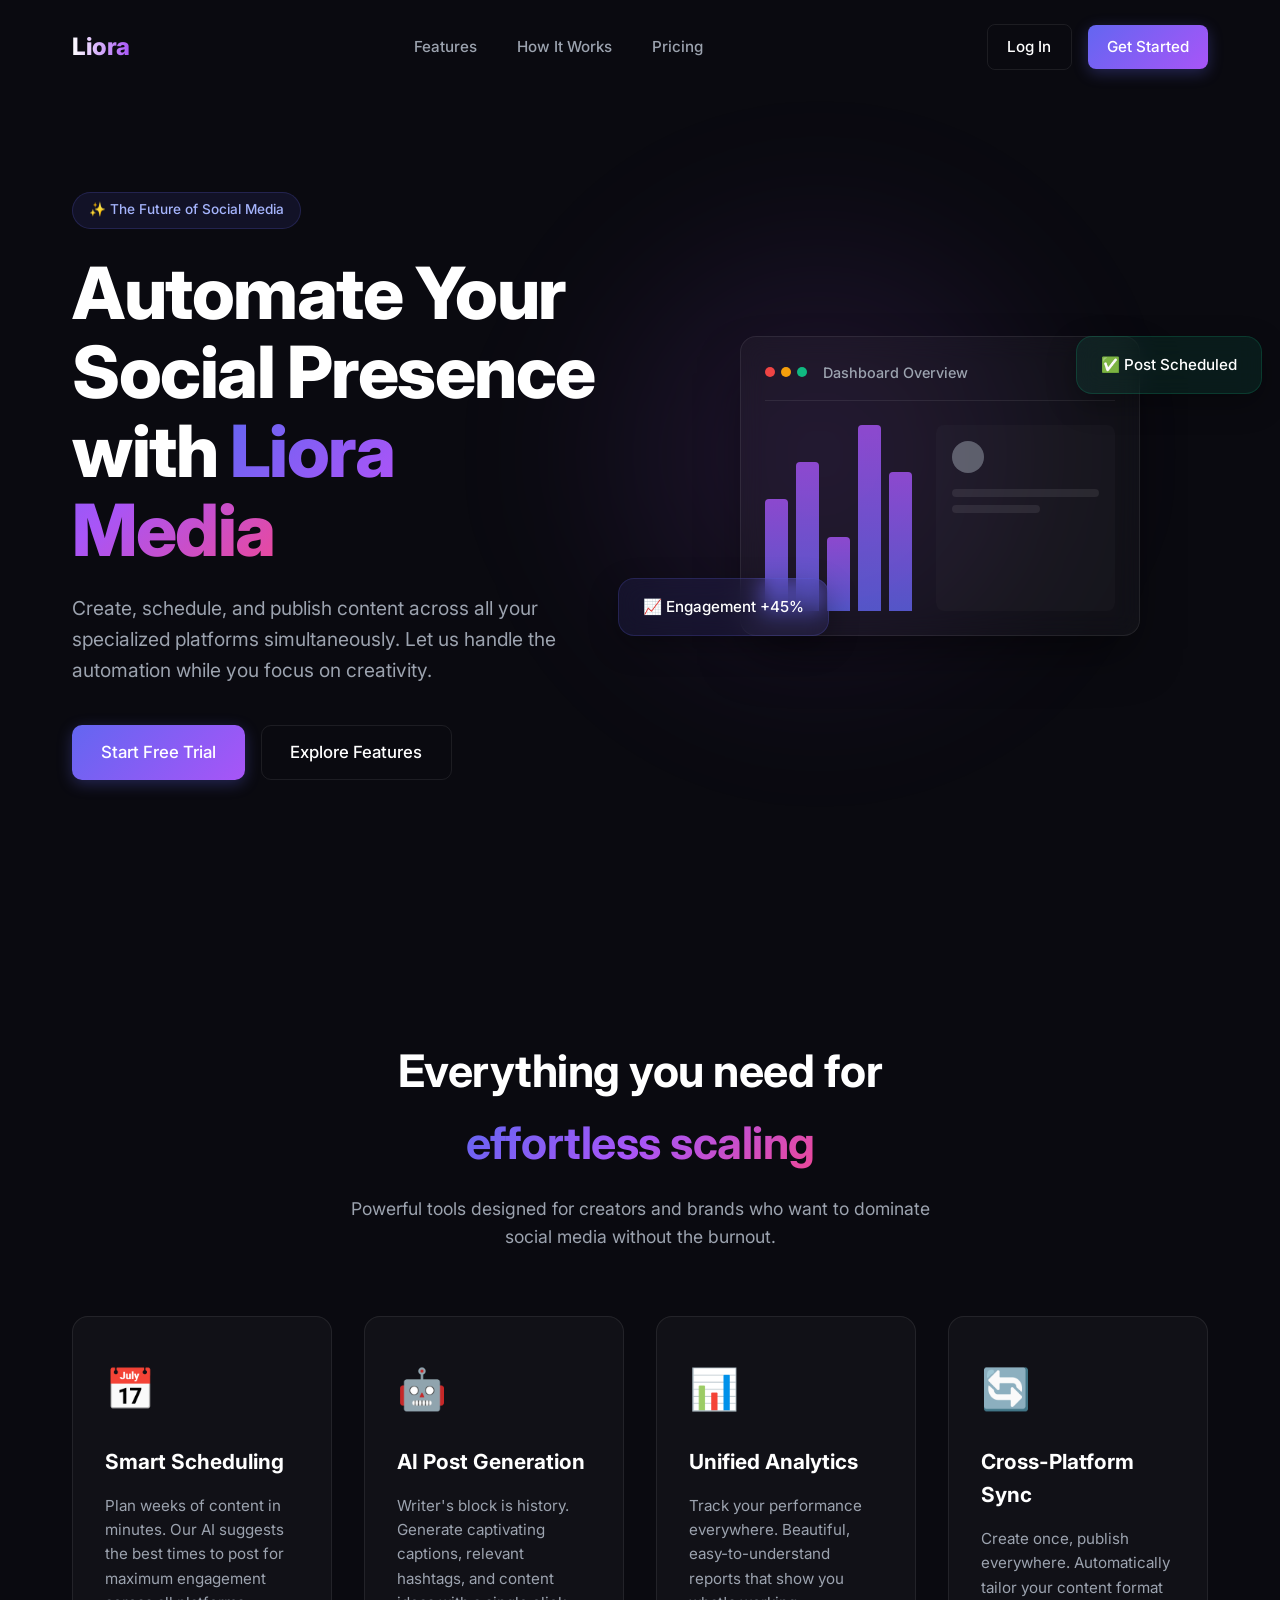
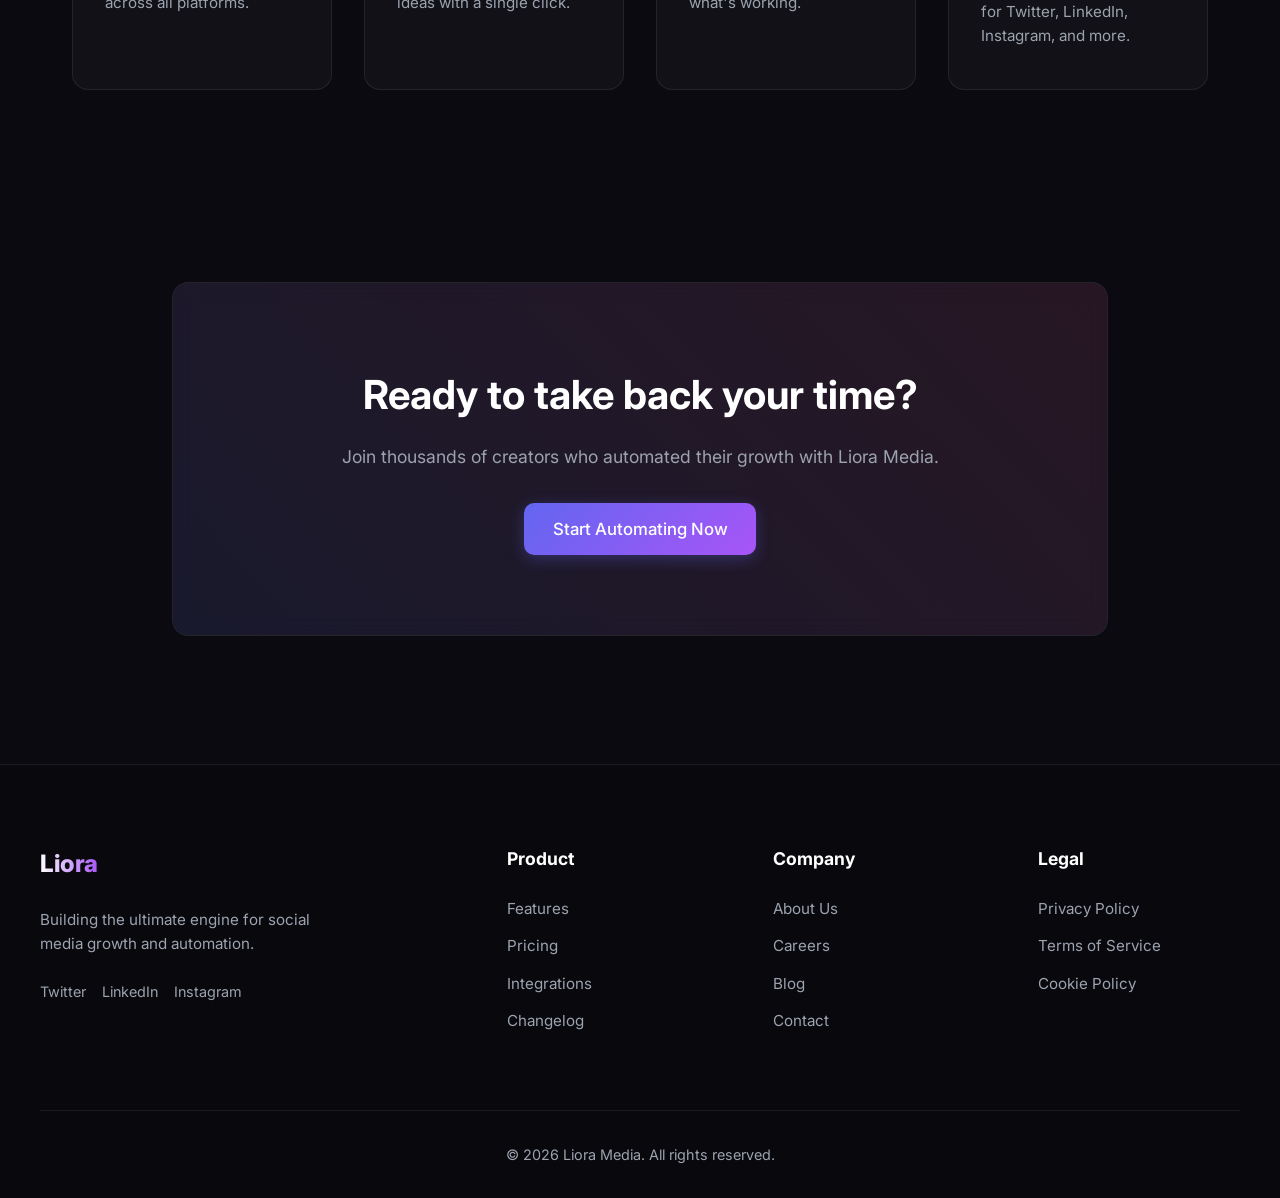
==== index.html @ 004d0806 "Initial commit of Liora Media landing page" ====
<!DOCTYPE html>
<html lang="en">
<head>
    <meta charset="UTF-8">
    <meta name="viewport" content="width=device-width, initial-scale=1.0">
    <meta name="description" content="Liora Media - Automate your social media posts effortlessly. Schedule, publish, and analyze everything in one place.">
    <title>Liora Media | Social Media Automation Platform</title>
    <link rel="preconnect" href="https://fonts.googleapis.com">
    <link rel="preconnect" href="https://fonts.gstatic.com" crossorigin>
    <link href="https://fonts.googleapis.com/css2?family=Inter:wght@300;400;500;600;700;800&display=swap" rel="stylesheet">
    <link rel="stylesheet" href="index.css">
</head>
<body>
    <!-- Header -->
    <header class="navbar" id="navbar">
        <div class="nav-container">
            <a href="#" class="logo">Liora</a>
            <nav class="nav-links">
                <a href="#features">Features</a>
                <a href="#how-it-works">How It Works</a>
                <a href="#pricing">Pricing</a>
            </nav>
            <div class="nav-actions">
                <a href="#" class="btn-secondary">Log In</a>
                <a href="#" class="btn-primary">Get Started</a>
            </div>
        </div>
    </header>

    <!-- Hero Section -->
    <main>
        <section class="hero">
            <div class="hero-content">
                <div class="badge">✨ The Future of Social Media</div>
                <h1 class="hero-title">Automate Your Social Presence with <span class="gradient-text">Liora Media</span></h1>
                <p class="hero-subtitle">Create, schedule, and publish content across all your specialized platforms simultaneously. Let us handle the automation while you focus on creativity.</p>
                <div class="hero-buttons">
                    <a href="#" class="btn-primary btn-large">Start Free Trial</a>
                    <a href="#features" class="btn-secondary btn-large">Explore Features</a>
                </div>
            </div>
            <div class="hero-visual">
                <div class="glass-panel main-panel">
                    <div class="panel-header">
                        <div class="dots"><span></span><span></span><span></span></div>
                        <div class="panel-title">Dashboard Overview</div>
                    </div>
                    <div class="panel-body">
                        <div class="chart-mockup">
                            <div class="bar" style="height: 60%"></div>
                            <div class="bar" style="height: 80%"></div>
                            <div class="bar" style="height: 40%"></div>
                            <div class="bar" style="height: 100%"></div>
                            <div class="bar" style="height: 75%"></div>
                        </div>
                        <div class="post-preview">
                            <div class="avatar"></div>
                            <div class="post-lines">
                                <div class="line"></div>
                                <div class="line short"></div>
                            </div>
                        </div>
                    </div>
                </div>
                <div class="glass-panel floating-panel right">
                    ✅ Post Scheduled
                </div>
                <div class="glass-panel floating-panel left">
                    📈 Engagement +45%
                </div>
            </div>
            <div class="bg-glow"></div>
        </section>

        <!-- Features Section -->
        <section class="features" id="features">
            <div class="section-header">
                <h2>Everything you need for <span class="gradient-text">effortless scaling</span></h2>
                <p>Powerful tools designed for creators and brands who want to dominate social media without the burnout.</p>
            </div>
            <div class="features-grid">
                <div class="feature-card">
                    <div class="feature-icon">📅</div>
                    <h3>Smart Scheduling</h3>
                    <p>Plan weeks of content in minutes. Our AI suggests the best times to post for maximum engagement across all platforms.</p>
                </div>
                <div class="feature-card">
                    <div class="feature-icon">🤖</div>
                    <h3>AI Post Generation</h3>
                    <p>Writer's block is history. Generate captivating captions, relevant hashtags, and content ideas with a single click.</p>
                </div>
                <div class="feature-card">
                    <div class="feature-icon">📊</div>
                    <h3>Unified Analytics</h3>
                    <p>Track your performance everywhere. Beautiful, easy-to-understand reports that show you what's working.</p>
                </div>
                <div class="feature-card">
                    <div class="feature-icon">🔄</div>
                    <h3>Cross-Platform Sync</h3>
                    <p>Create once, publish everywhere. Automatically tailor your content format for Twitter, LinkedIn, Instagram, and more.</p>
                </div>
            </div>
        </section>

        <!-- Call to Action -->
        <section class="cta">
            <div class="cta-box glass-panel">
                <h2>Ready to take back your time?</h2>
                <p>Join thousands of creators who automated their growth with Liora Media.</p>
                <a href="#" class="btn-primary btn-large">Start Automating Now</a>
            </div>
        </section>
    </main>

    <!-- Footer -->
    <footer class="footer">
        <div class="footer-grid">
            <div class="footer-brand">
                <a href="#" class="logo">Liora</a>
                <p>Building the ultimate engine for social media growth and automation.</p>
                <div class="social-links">
                    <a href="#">Twitter</a>
                    <a href="#">LinkedIn</a>
                    <a href="#">Instagram</a>
                </div>
            </div>
            <div class="footer-links">
                <h4>Product</h4>
                <a href="#">Features</a>
                <a href="#">Pricing</a>
                <a href="#">Integrations</a>
                <a href="#">Changelog</a>
            </div>
            <div class="footer-links">
                <h4>Company</h4>
                <a href="#">About Us</a>
                <a href="#">Careers</a>
                <a href="#">Blog</a>
                <a href="#">Contact</a>
            </div>
            <div class="footer-links">
                <h4>Legal</h4>
                <a href="#">Privacy Policy</a>
                <a href="#">Terms of Service</a>
                <a href="#">Cookie Policy</a>
            </div>
        </div>
        <div class="footer-bottom">
            <p>&copy; 2026 Liora Media. All rights reserved.</p>
        </div>
    </footer>

    <script src="index.js"></script>
</body>
</html>
---- index.css ----
/* ===== Variables & Base ===== */
:root {
    --bg-dark: #0a0a10;
    --bg-card: rgba(255, 255, 255, 0.03);
    --bg-card-hover: rgba(255, 255, 255, 0.06);
    --border-color: rgba(255, 255, 255, 0.08);
    --text-primary: #ffffff;
    --text-secondary: #9ca3af;
    --accent-1: #6366f1; /* Indigo */
    --accent-2: #a855f7; /* Purple */
    --accent-3: #ec4899; /* Pink */
    
    --font-main: 'Inter', sans-serif;
}

* {
    margin: 0;
    padding: 0;
    box-sizing: border-box;
}

body {
    font-family: var(--font-main);
    background-color: var(--bg-dark);
    color: var(--text-primary);
    line-height: 1.6;
    overflow-x: hidden;
}

a {
    text-decoration: none;
    color: inherit;
    transition: all 0.3s ease;
}

/* Typography Utilities */
.gradient-text {
    background: linear-gradient(135deg, var(--accent-1), var(--accent-2), var(--accent-3));
    -webkit-background-clip: text;
    background-clip: text;
    -webkit-text-fill-color: transparent;
}

/* ===== Buttons ===== */
.btn-primary, .btn-secondary {
    display: inline-flex;
    align-items: center;
    justify-content: center;
    padding: 0.6rem 1.2rem;
    border-radius: 8px;
    font-weight: 500;
    font-size: 0.95rem;
    transition: all 0.3s cubic-bezier(0.4, 0, 0.2, 1);
    cursor: pointer;
    border: none;
    outline: none;
}

.btn-primary {
    background: linear-gradient(135deg, var(--accent-1), var(--accent-2));
    color: white;
    box-shadow: 0 4px 15px rgba(99, 102, 241, 0.3);
}

.btn-primary:hover {
    box-shadow: 0 6px 20px rgba(168, 85, 247, 0.5);
    transform: translateY(-2px);
}

.btn-secondary {
    background: transparent;
    color: var(--text-primary);
    border: 1px solid var(--border-color);
}

.btn-secondary:hover {
    background: rgba(255, 255, 255, 0.05);
    border-color: rgba(255, 255, 255, 0.15);
}

.btn-large {
    padding: 0.8rem 1.8rem;
    font-size: 1.05rem;
    border-radius: 10px;
}

/* ===== Glass Panels ===== */
.glass-panel {
    background: var(--bg-card);
    backdrop-filter: blur(12px);
    -webkit-backdrop-filter: blur(12px);
    border: 1px solid var(--border-color);
    border-radius: 16px;
}

/* ===== Navbar ===== */
.navbar {
    position: fixed;
    top: 0;
    left: 0;
    width: 100%;
    z-index: 1000;
    transition: all 0.3s ease;
    padding: 1.5rem 0;
}

.navbar.scrolled {
    padding: 1rem 0;
    background: rgba(10, 10, 16, 0.8);
    backdrop-filter: blur(16px);
    border-bottom: 1px solid var(--border-color);
}

.nav-container {
    max-width: 1200px;
    margin: 0 auto;
    padding: 0 2rem;
    display: flex;
    justify-content: space-between;
    align-items: center;
}

.logo {
    font-size: 1.5rem;
    font-weight: 800;
    background: linear-gradient(to right, #fff, #a855f7);
    -webkit-background-clip: text;
    background-clip: text;
    -webkit-text-fill-color: transparent;
    letter-spacing: -0.5px;
}

.nav-links {
    display: flex;
    gap: 2.5rem;
}

.nav-links a {
    font-size: 0.95rem;
    font-weight: 500;
    color: var(--text-secondary);
}

.nav-links a:hover {
    color: var(--text-primary);
}

.nav-actions {
    display: flex;
    gap: 1rem;
    align-items: center;
}

/* ===== Hero Section ===== */
.hero {
    position: relative;
    padding: 12rem 2rem 8rem;
    max-width: 1200px;
    margin: 0 auto;
    display: flex;
    align-items: center;
    min-height: 100vh;
    gap: 4rem;
}

.hero-content {
    flex: 1;
    z-index: 10;
}

.badge {
    display: inline-block;
    padding: 0.4rem 1rem;
    background: rgba(99, 102, 241, 0.1);
    border: 1px solid rgba(99, 102, 241, 0.2);
    border-radius: 100px;
    font-size: 0.85rem;
    color: #a5b4fc;
    margin-bottom: 1.5rem;
    font-weight: 500;
}

.hero-title {
    font-size: 4.5rem;
    line-height: 1.1;
    font-weight: 800;
    letter-spacing: -1.5px;
    margin-bottom: 1.5rem;
}

.hero-subtitle {
    font-size: 1.2rem;
    color: var(--text-secondary);
    margin-bottom: 2.5rem;
    max-width: 500px;
}

.hero-buttons {
    display: flex;
    gap: 1rem;
}

/* Hero Visuals */
.hero-visual {
    flex: 1;
    position: relative;
    z-index: 10;
    height: 500px;
}

.main-panel {
    position: absolute;
    top: 50%;
    left: 50%;
    transform: translate(-50%, -50%);
    width: 400px;
    height: 300px;
    padding: 1.5rem;
    display: flex;
    flex-direction: column;
    box-shadow: 0 25px 50px -12px rgba(0, 0, 0, 0.5);
    z-index: 2;
}

.panel-header {
    display: flex;
    align-items: center;
    margin-bottom: 1.5rem;
    border-bottom: 1px solid var(--border-color);
    padding-bottom: 1rem;
}

.dots {
    display: flex;
    gap: 6px;
    margin-right: 1rem;
}

.dots span {
    width: 10px;
    height: 10px;
    border-radius: 50%;
    background: #374151;
}

.dots span:nth-child(1) { background: #ef4444; }
.dots span:nth-child(2) { background: #f59e0b; }
.dots span:nth-child(3) { background: #10b981; }

.panel-title {
    font-size: 0.9rem;
    font-weight: 500;
    color: var(--text-secondary);
}

.panel-body {
    flex: 1;
    display: flex;
    gap: 1.5rem;
}

.chart-mockup {
    flex: 1;
    display: flex;
    align-items: flex-end;
    gap: 8px;
    height: 100%;
}

.chart-mockup .bar {
    flex: 1;
    background: linear-gradient(to top, var(--accent-1), var(--accent-2));
    border-radius: 4px 4px 0 0;
    opacity: 0.8;
}

.post-preview {
    flex: 1;
    background: rgba(255, 255, 255, 0.02);
    border-radius: 8px;
    padding: 1rem;
}

.avatar {
    width: 32px;
    height: 32px;
    border-radius: 50%;
    background: var(--text-secondary);
    margin-bottom: 1rem;
    opacity: 0.5;
}

.post-lines .line {
    height: 8px;
    background: var(--border-color);
    border-radius: 4px;
    margin-bottom: 8px;
}
.post-lines .line.short { width: 60%; }

.floating-panel {
    position: absolute;
    padding: 1rem 1.5rem;
    font-size: 0.95rem;
    font-weight: 500;
    box-shadow: 0 10px 30px rgba(0, 0, 0, 0.3);
    animation: float 6s ease-in-out infinite;
}

.floating-panel.right {
    top: 20%;
    right: -10%;
    z-index: 3;
    animation-delay: 1s;
    background: rgba(16, 185, 129, 0.1);
    border-color: rgba(16, 185, 129, 0.2);
}

.floating-panel.left {
    bottom: 20%;
    left: -10%;
    z-index: 3;
    animation-delay: 2s;
    background: rgba(99, 102, 241, 0.1);
    border-color: rgba(99, 102, 241, 0.2);
}

@keyframes float {
    0%, 100% { transform: translateY(0); }
    50% { transform: translateY(-15px); }
}

.bg-glow {
    position: absolute;
    top: 50%;
    right: 10%;
    width: 600px;
    height: 600px;
    background: radial-gradient(circle, rgba(168,85,247,0.15) 0%, rgba(10,10,16,0) 70%);
    transform: translateY(-50%);
    z-index: 1;
    border-radius: 50%;
    filter: blur(60px);
}

/* ===== Features Section ===== */
.features {
    padding: 8rem 2rem;
    max-width: 1200px;
    margin: 0 auto;
    position: relative;
}

.section-header {
    text-align: center;
    margin-bottom: 4rem;
    max-width: 600px;
    margin-left: auto;
    margin-right: auto;
}

.section-header h2 {
    font-size: 2.8rem;
    margin-bottom: 1rem;
    letter-spacing: -0.5px;
}

.section-header p {
    color: var(--text-secondary);
    font-size: 1.1rem;
}

.features-grid {
    display: grid;
    grid-template-columns: repeat(auto-fit, minmax(250px, 1fr));
    gap: 2rem;
}

.feature-card {
    background: var(--bg-card);
    border: 1px solid var(--border-color);
    padding: 2.5rem 2rem;
    border-radius: 16px;
    transition: all 0.3s ease;
}

.feature-card:hover {
    background: var(--bg-card-hover);
    transform: translateY(-5px);
    border-color: rgba(168, 85, 247, 0.3);
    box-shadow: 0 10px 30px rgba(0, 0, 0, 0.2);
}

.feature-icon {
    font-size: 2.5rem;
    margin-bottom: 1.5rem;
}

.feature-card h3 {
    font-size: 1.3rem;
    margin-bottom: 1rem;
}

.feature-card p {
    color: var(--text-secondary);
    font-size: 0.95rem;
}

/* ===== CTA Section ===== */
.cta {
    padding: 4rem 2rem 8rem;
    max-width: 1000px;
    margin: 0 auto;
    text-align: center;
}

.cta-box {
    padding: 5rem 3rem;
    position: relative;
    overflow: hidden;
}

.cta-box::before {
    content: '';
    position: absolute;
    top: 0;
    left: 0;
    width: 100%;
    height: 100%;
    background: linear-gradient(45deg, rgba(99,102,241,0.1), rgba(236,72,153,0.1));
    z-index: -1;
}

.cta-box h2 {
    font-size: 2.5rem;
    margin-bottom: 1rem;
}

.cta-box p {
    color: var(--text-secondary);
    margin-bottom: 2rem;
    font-size: 1.1rem;
}

/* ===== Footer ===== */
.footer {
    border-top: 1px solid var(--border-color);
    padding: 5rem 2rem 2rem;
    background: rgba(0, 0, 0, 0.2);
}

.footer-grid {
    max-width: 1200px;
    margin: 0 auto;
    display: grid;
    grid-template-columns: 2fr 1fr 1fr 1fr;
    gap: 4rem;
    margin-bottom: 4rem;
}

.footer-brand p {
    color: var(--text-secondary);
    margin: 1.5rem 0;
    max-width: 300px;
    font-size: 0.95rem;
}

.social-links {
    display: flex;
    gap: 1rem;
}

.social-links a {
    color: var(--text-secondary);
    font-size: 0.9rem;
}

.social-links a:hover {
    color: var(--accent-2);
}

.footer-links h4 {
    margin-bottom: 1.5rem;
    font-size: 1.1rem;
}

.footer-links a {
    display: block;
    color: var(--text-secondary);
    margin-bottom: 0.8rem;
    font-size: 0.95rem;
}

.footer-links a:hover {
    color: var(--text-primary);
    transform: translateX(5px);
}

.footer-bottom {
    max-width: 1200px;
    margin: 0 auto;
    text-align: center;
    padding-top: 2rem;
    border-top: 1px solid var(--border-color);
    color: var(--text-secondary);
    font-size: 0.9rem;
}

/* Responsive */
@media (max-width: 900px) {
    .hero {
        flex-direction: column;
        text-align: center;
        padding-top: 8rem;
    }
    
    .hero-title {
        font-size: 3.5rem;
    }
    
    .hero-subtitle {
        margin: 0 auto 2.5rem;
    }
    
    .hero-buttons {
        justify-content: center;
    }
    
    .footer-grid {
        grid-template-columns: 1fr 1fr;
    }
}

@media (max-width: 600px) {
    .nav-links, .nav-actions .btn-secondary {
        display: none;
    }
    
    .hero-title {
        font-size: 2.5rem;
    }
    
    .footer-grid {
        grid-template-columns: 1fr;
    }
    
    .main-panel {
        width: 100%;
    }
}
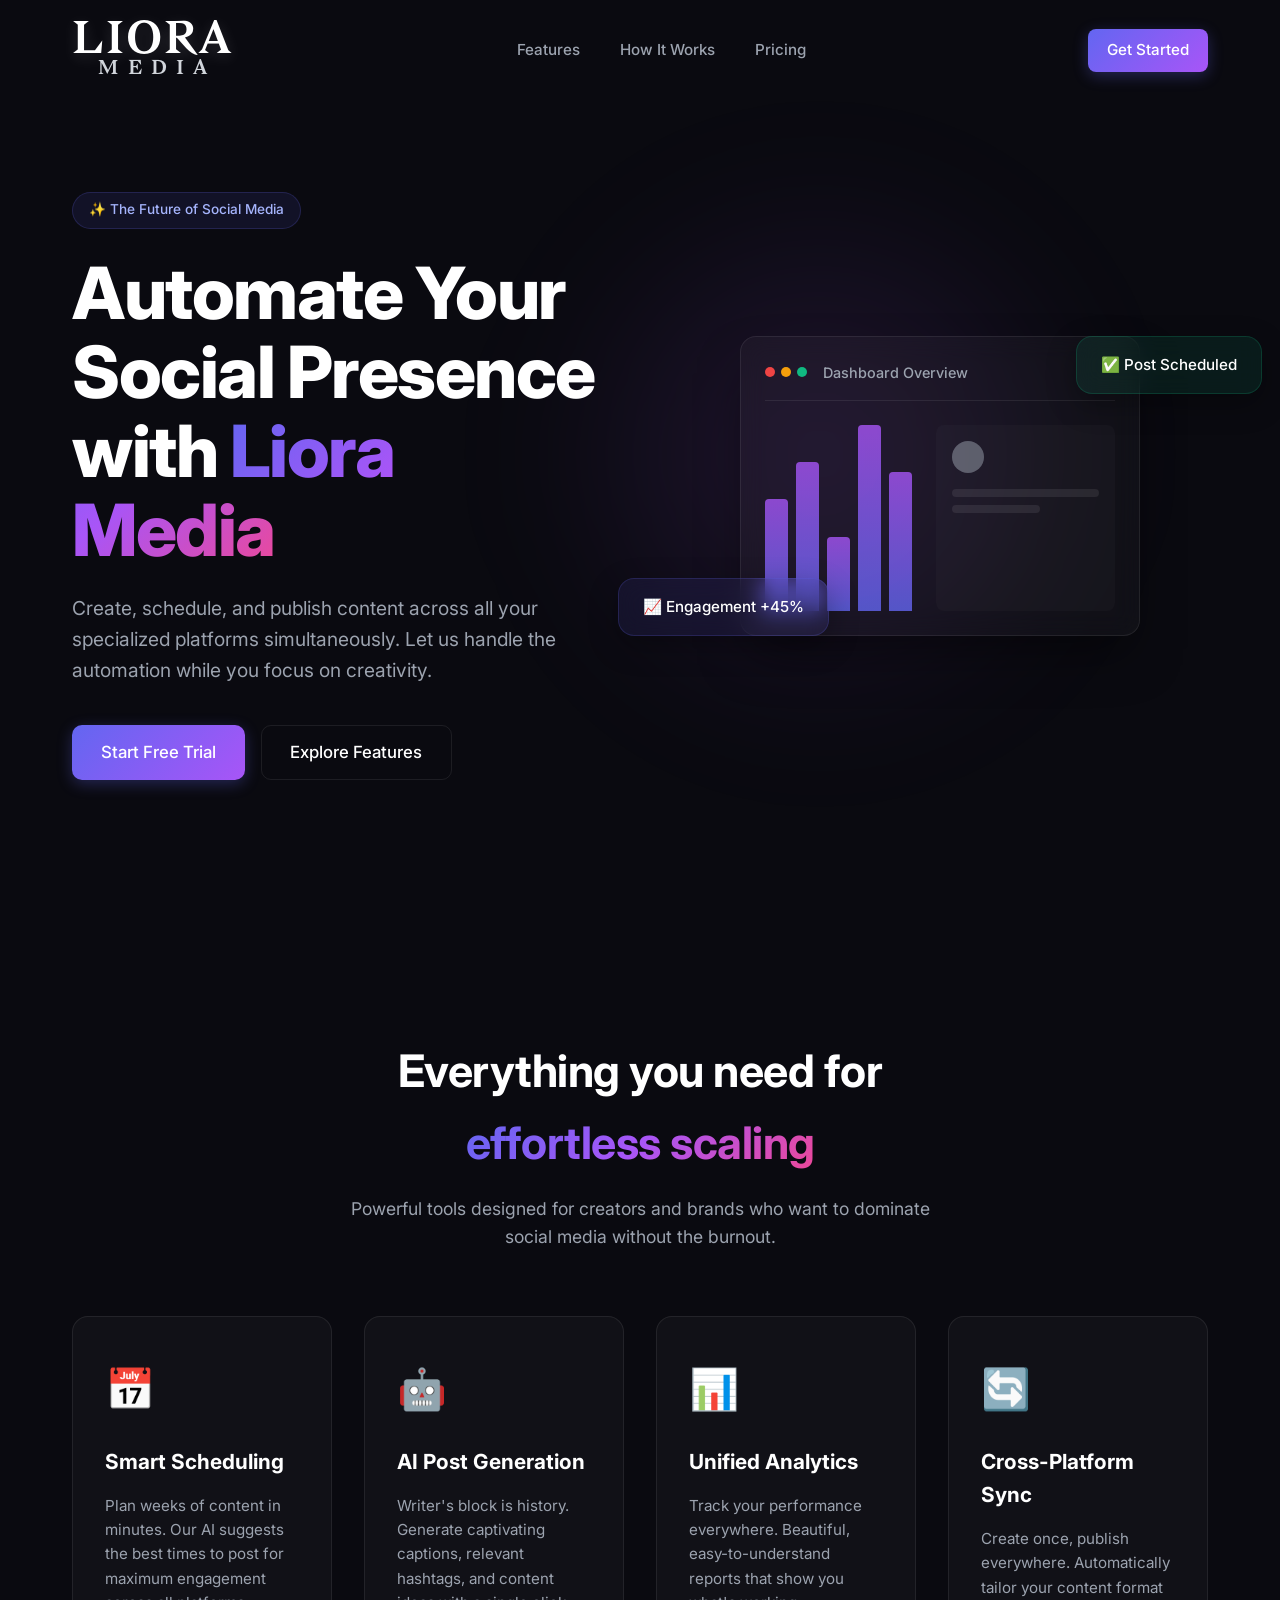
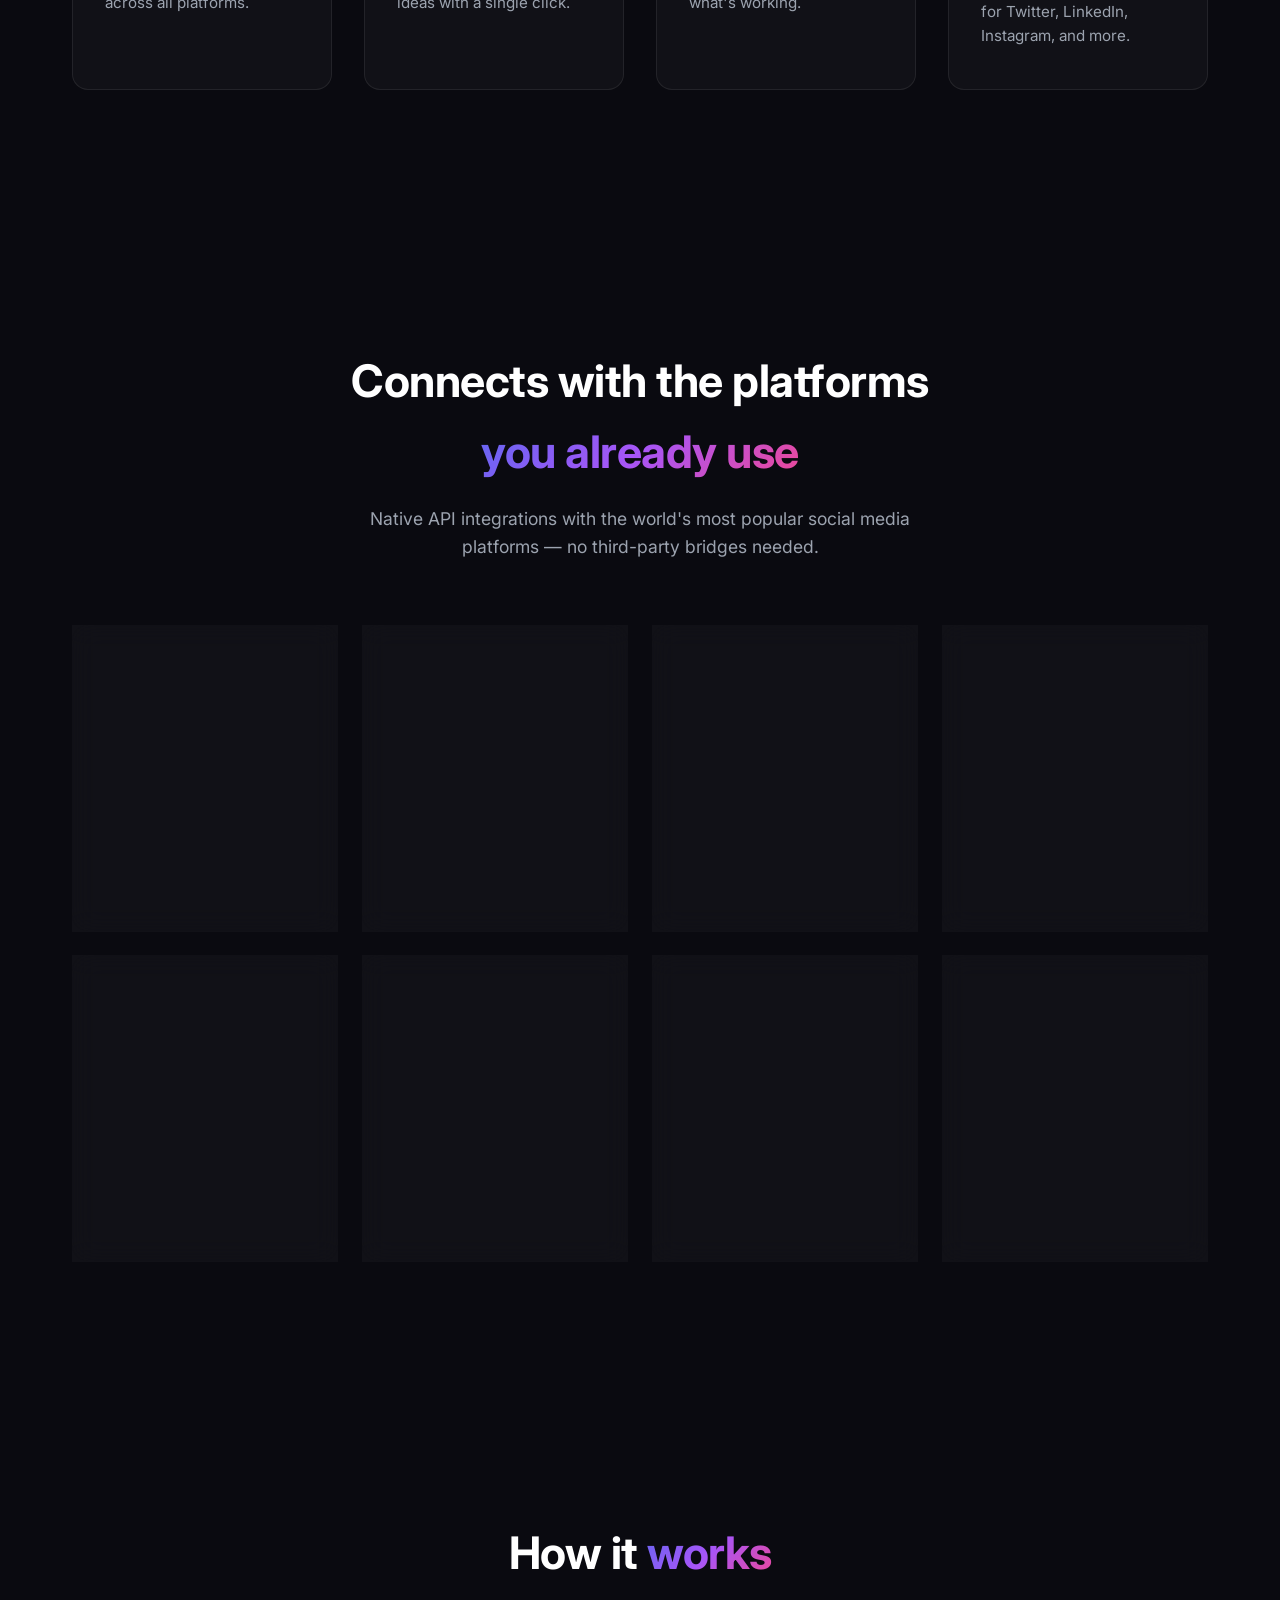
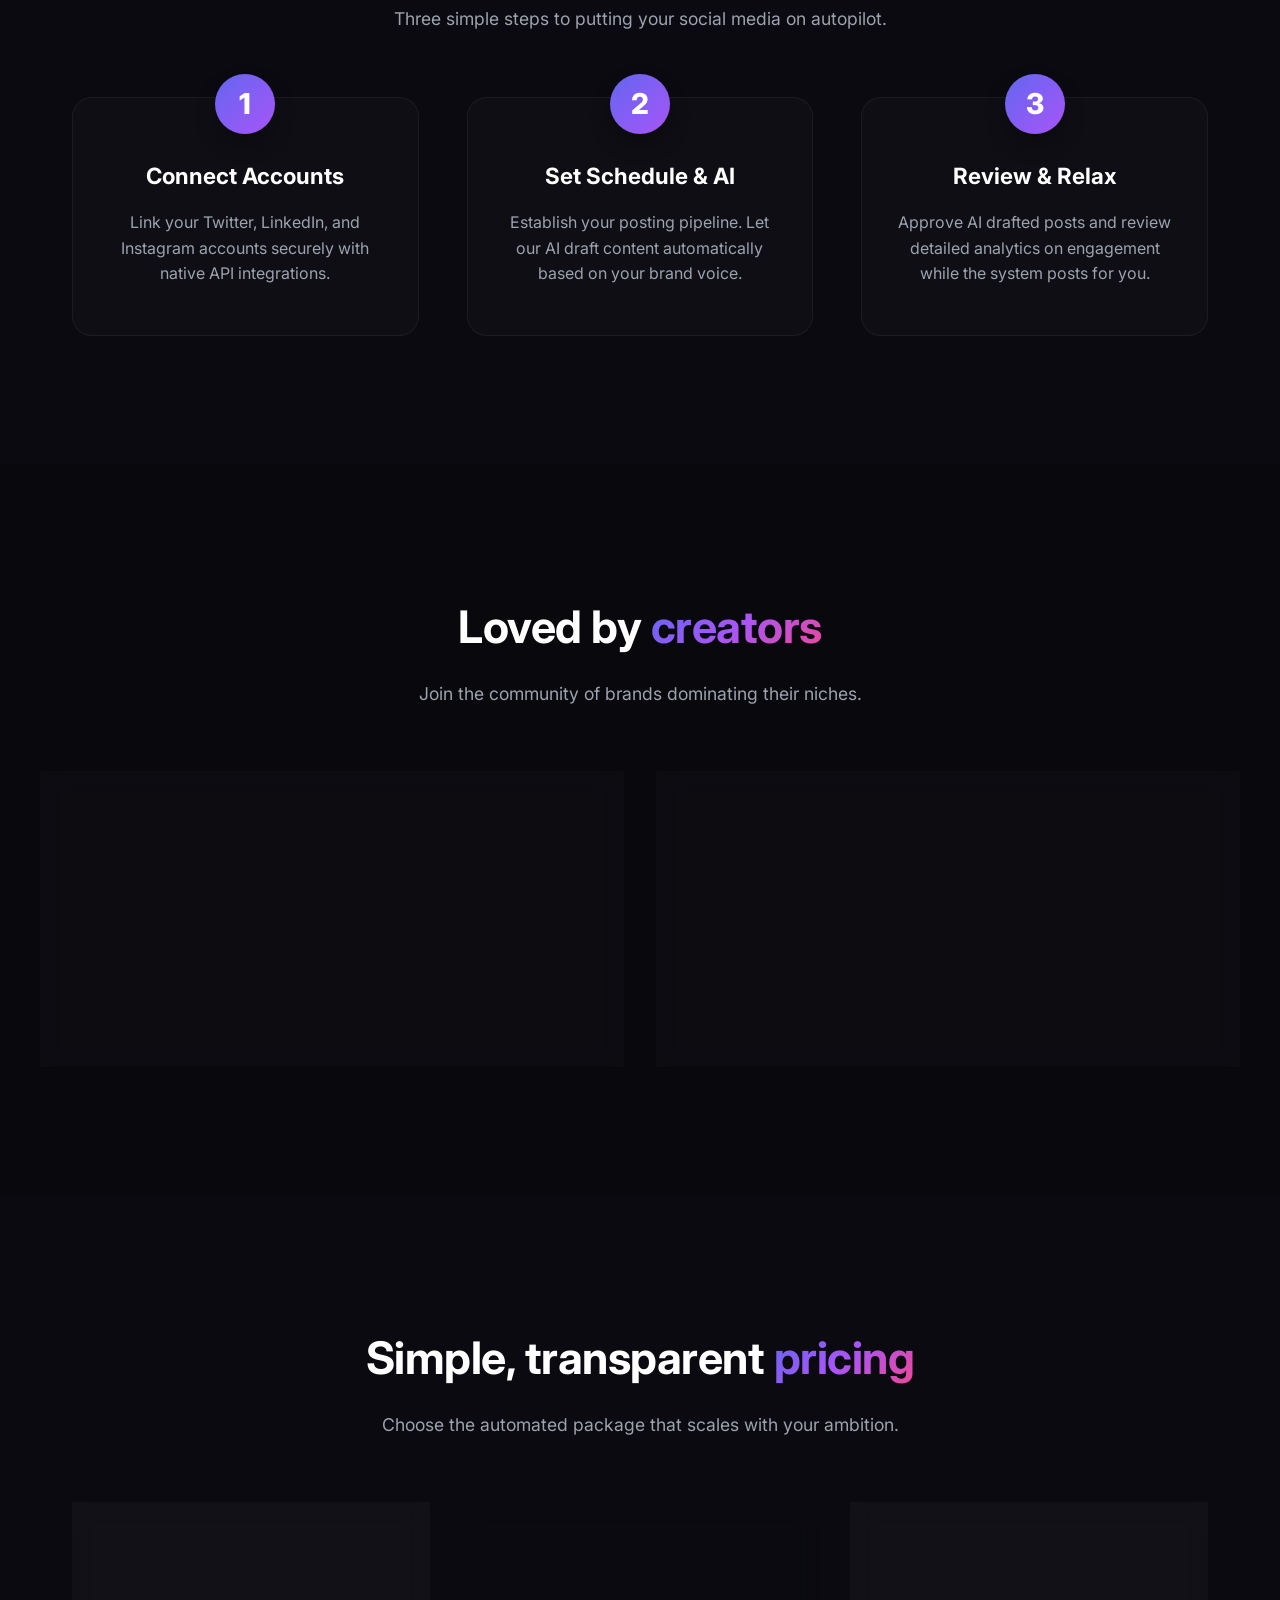
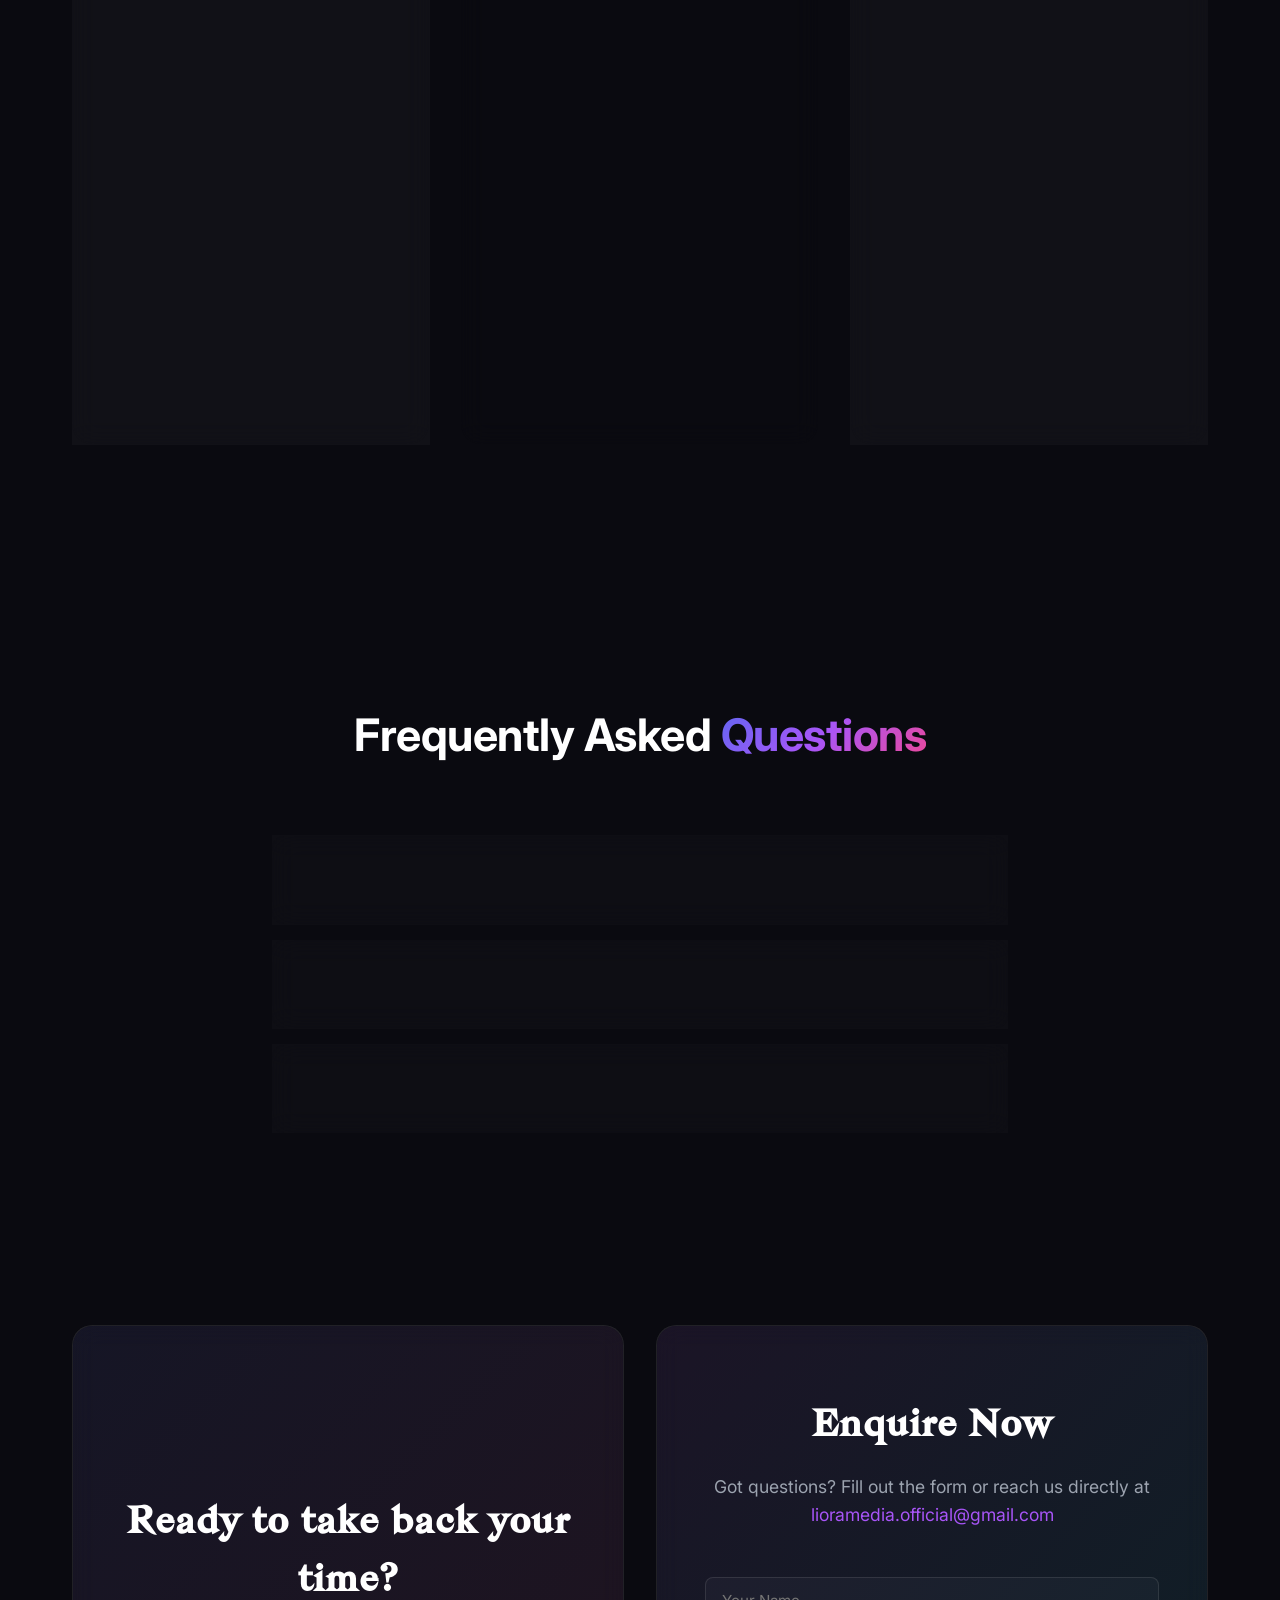
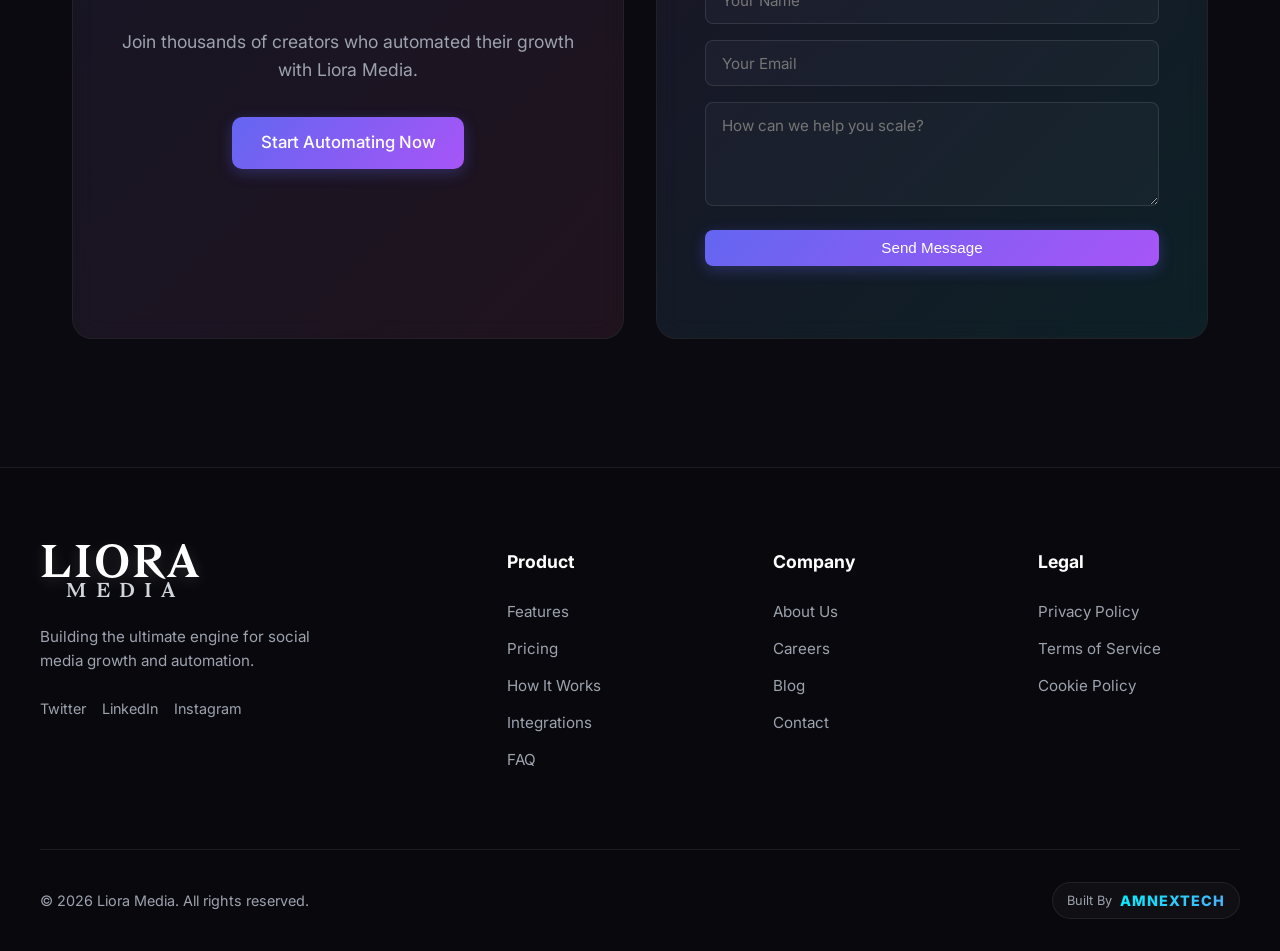
==== commit 48ff6f13: "feat: full production-ready Liora Media landing site - CSS logo with Bagnard font branding - Hero, F" ====
--- a/index.html
+++ b/index.html
@@ -4,7 +4,13 @@
     <meta charset="UTF-8">
     <meta name="viewport" content="width=device-width, initial-scale=1.0">
     <meta name="description" content="Liora Media - Automate your social media posts effortlessly. Schedule, publish, and analyze everything in one place.">
-    <title>Liora Media | Social Media Automation Platform</title>
+    <!-- Open Graph / Twitter Cards -->
+    <meta property="og:type" content="website">
+    <meta property="og:title" content="Liora Media | Social Media Automation Platform">
+    <meta property="og:description" content="Create, schedule, and publish content across all your specialized platforms simultaneously. Let us handle the automation while you focus on creativity.">
+    <meta property="og:image" content="https://amnextech.com/liora-banner.jpg">
+    <meta name="twitter:card" content="summary_large_image">
+    <title>Liora Media | Production-Ready Social Media Automation</title>
     <link rel="preconnect" href="https://fonts.googleapis.com">
     <link rel="preconnect" href="https://fonts.gstatic.com" crossorigin>
     <link href="https://fonts.googleapis.com/css2?family=Inter:wght@300;400;500;600;700;800&display=swap" rel="stylesheet">
@@ -14,15 +20,19 @@
     <!-- Header -->
     <header class="navbar" id="navbar">
         <div class="nav-container">
-            <a href="#" class="logo">Liora</a>
+            <a href="/" class="css-logo" aria-label="Liora Media">
+                <div class="css-logo-wrapper">
+                    <span class="liora-text">LIORA</span>
+                    <span class="media-text">MEDIA</span>
+                </div>
+            </a>
             <nav class="nav-links">
                 <a href="#features">Features</a>
                 <a href="#how-it-works">How It Works</a>
                 <a href="#pricing">Pricing</a>
             </nav>
             <div class="nav-actions">
-                <a href="#" class="btn-secondary">Log In</a>
-                <a href="#" class="btn-primary">Get Started</a>
+                <a href="#contact" class="btn-primary">Get Started</a>
             </div>
         </div>
     </header>
@@ -35,7 +45,7 @@
                 <h1 class="hero-title">Automate Your Social Presence with <span class="gradient-text">Liora Media</span></h1>
                 <p class="hero-subtitle">Create, schedule, and publish content across all your specialized platforms simultaneously. Let us handle the automation while you focus on creativity.</p>
                 <div class="hero-buttons">
-                    <a href="#" class="btn-primary btn-large">Start Free Trial</a>
+                    <a href="#contact" class="btn-primary btn-large">Start Free Trial</a>
                     <a href="#features" class="btn-secondary btn-large">Explore Features</a>
                 </div>
             </div>
@@ -101,13 +111,228 @@
                 </div>
             </div>
         </section>
-
-        <!-- Call to Action -->
-        <section class="cta">
-            <div class="cta-box glass-panel">
-                <h2>Ready to take back your time?</h2>
-                <p>Join thousands of creators who automated their growth with Liora Media.</p>
-                <a href="#" class="btn-primary btn-large">Start Automating Now</a>
+        </section>
+
+        <!-- Integrations Section -->
+        <section class="integrations" id="integrations">
+            <div class="section-header">
+                <h2>Connects with the platforms <span class="gradient-text">you already use</span></h2>
+                <p>Native API integrations with the world's most popular social media platforms — no third-party bridges needed.</p>
+            </div>
+            <div class="integrations-grid">
+                <div class="integration-card glass-panel">
+                    <div class="int-icon" style="background: linear-gradient(135deg, #1DA1F2, #0d8bd9);">𝕏</div>
+                    <h3>Twitter / X</h3>
+                    <p>Schedule threads, retweets, and replies. Optimize for max engagement with AI-powered timing.</p>
+                    <span class="int-status connected">✓ Available</span>
+                </div>
+                <div class="integration-card glass-panel">
+                    <div class="int-icon" style="background: linear-gradient(135deg, #E1306C, #C13584);">📷</div>
+                    <h3>Instagram</h3>
+                    <p>Auto-publish photos, Reels, carousels, and Stories. Generate captions and hashtag sets with AI.</p>
+                    <span class="int-status connected">✓ Available</span>
+                </div>
+                <div class="integration-card glass-panel">
+                    <div class="int-icon" style="background: linear-gradient(135deg, #0077B5, #005e8e);">in</div>
+                    <h3>LinkedIn</h3>
+                    <p>Post to personal profiles and company pages. Craft thought-leadership content tailored for B2B audiences.</p>
+                    <span class="int-status connected">✓ Available</span>
+                </div>
+                <div class="integration-card glass-panel">
+                    <div class="int-icon" style="background: linear-gradient(135deg, #1877F2, #0d5ec8);">f</div>
+                    <h3>Facebook</h3>
+                    <p>Manage Pages and Groups. Schedule posts, events, and track reach all from one dashboard.</p>
+                    <span class="int-status connected">✓ Available</span>
+                </div>
+                <div class="integration-card glass-panel">
+                    <div class="int-icon" style="background: linear-gradient(135deg, #ff0050, #cc0040);">▶</div>
+                    <h3>TikTok</h3>
+                    <p>Upload and schedule short-form videos. Get AI-generated hooks, captions, and trending hashtags.</p>
+                    <span class="int-status connected">✓ Available</span>
+                </div>
+                <div class="integration-card glass-panel">
+                    <div class="int-icon" style="background: linear-gradient(135deg, #FF0000, #cc0000);">▶</div>
+                    <h3>YouTube</h3>
+                    <p>Schedule video posts and Shorts. Automatically generate SEO-rich titles and descriptions.</p>
+                    <span class="int-status connected">✓ Available</span>
+                </div>
+                <div class="integration-card glass-panel">
+                    <div class="int-icon" style="background: linear-gradient(135deg, #E60023, #ad081b);">P</div>
+                    <h3>Pinterest</h3>
+                    <p>Schedule Pins and boards. Perfect for e-commerce and lifestyle brands driving traffic via visual content.</p>
+                    <span class="int-status connected">✓ Available</span>
+                </div>
+                <div class="integration-card glass-panel">
+                    <div class="int-icon" style="background: linear-gradient(135deg, #7289DA, #5e6fd1);">gg</div>
+                    <h3>Discord</h3>
+                    <p>Automated announcements and community updates pushed to your Discord server channels.</p>
+                    <span class="int-status coming-soon">⏳ Coming Soon</span>
+                </div>
+            </div>
+        </section>
+
+        <!-- How It Works Section -->
+        <section class="how-it-works" id="how-it-works">
+            <div class="section-header">
+                <h2>How it <span class="gradient-text">works</span></h2>
+                <p>Three simple steps to putting your social media on autopilot.</p>
+            </div>
+            <div class="steps-grid">
+                <div class="step-card">
+                    <div class="step-number">1</div>
+                    <h3>Connect Accounts</h3>
+                    <p>Link your Twitter, LinkedIn, and Instagram accounts securely with native API integrations.</p>
+                </div>
+                <div class="step-card">
+                    <div class="step-number">2</div>
+                    <h3>Set Schedule & AI</h3>
+                    <p>Establish your posting pipeline. Let our AI draft content automatically based on your brand voice.</p>
+                </div>
+                <div class="step-card">
+                    <div class="step-number">3</div>
+                    <h3>Review & Relax</h3>
+                    <p>Approve AI drafted posts and review detailed analytics on engagement while the system posts for you.</p>
+                </div>
+            </div>
+        </section>
+
+        <!-- Testimonials Section -->
+        <section class="testimonials" id="testimonials">
+            <div class="section-header">
+                <h2>Loved by <span class="gradient-text">creators</span></h2>
+                <p>Join the community of brands dominating their niches.</p>
+            </div>
+            <div class="testimonials-grid">
+                <div class="testimonial-card glass-panel">
+                    <div class="stars">★★★★★</div>
+                    <p class="review">"Liora Media saved me 15 hours a week. The AI copygeneration alone is worth the Enterprise plan."</p>
+                    <div class="client">
+                        <div class="client-info">
+                            <h4>Sarah Jenkins</h4>
+                            <span>Marketing Director @ TechFlow</span>
+                        </div>
+                    </div>
+                </div>
+                <div class="testimonial-card glass-panel">
+                    <div class="stars">★★★★★</div>
+                    <p class="review">"I used to struggle with daily posting across 4 platforms. Now I just approve drafts on Sunday and I'm done."</p>
+                    <div class="client">
+                        <div class="client-info">
+                            <h4>David M.</h4>
+                            <span>Solo Founder</span>
+                        </div>
+                    </div>
+                </div>
+            </div>
+        </section>
+
+        <!-- Pricing Section -->
+        <section class="pricing" id="pricing">
+            <div class="section-header">
+                <h2>Simple, transparent <span class="gradient-text">pricing</span></h2>
+                <p>Choose the automated package that scales with your ambition.</p>
+            </div>
+            <div class="pricing-grid">
+                <div class="pricing-card glass-panel">
+                    <h3>Starter</h3>
+                    <div class="price"><span>$</span>29<span>/mo</span></div>
+                    <ul class="pricing-features">
+                        <li>✅ 3 Social Platforms</li>
+                        <li>✅ 50 Scheduled Posts</li>
+                        <li>✅ Basic AI Generation</li>
+                        <li>✅ Essential Analytics</li>
+                    </ul>
+                    <a href="#contact" class="btn-secondary w-full">Get Starter</a>
+                </div>
+                <div class="pricing-card glass-panel popular">
+                    <div class="badge-popular">Most Popular</div>
+                    <h3>Pro</h3>
+                    <div class="price"><span>$</span>79<span>/mo</span></div>
+                    <ul class="pricing-features">
+                        <li>✅ Unlimited Platforms</li>
+                        <li>✅ Unlimited Posts</li>
+                        <li>✅ Advanced AI & Copywriting</li>
+                        <li>✅ Competitor Analytics</li>
+                        <li>✅ Collaboration Tools</li>
+                    </ul>
+                    <a href="#contact" class="btn-primary w-full">Start Free Trial</a>
+                </div>
+                <div class="pricing-card glass-panel">
+                    <h3>Enterprise</h3>
+                    <div class="price"><span>$</span>199<span>/mo</span></div>
+                    <ul class="pricing-features">
+                        <li>✅ Everything in Pro</li>
+                        <li>✅ Custom API Access</li>
+                        <li>✅ White Label Dashboards</li>
+                        <li>✅ Dedicated Account Manager</li>
+                    </ul>
+                    <a href="#contact" class="btn-secondary w-full">Contact Sales</a>
+                </div>
+            </div>
+        </section>
+
+        <!-- FAQ Section -->
+        <section class="faq" id="faq">
+            <div class="section-header">
+                <h2>Frequently Asked <span class="gradient-text">Questions</span></h2>
+            </div>
+            <div class="faq-list">
+                <div class="faq-item glass-panel">
+                    <div class="faq-question">
+                        <h3>Can I connect multiple accounts per platform?</h3>
+                        <span class="faq-icon">+</span>
+                    </div>
+                    <div class="faq-answer">
+                        <p>Yes, all Pro and Enterprise tiers allow you to connect multiple profiles for the same platform, making it perfect for agencies and multi-brand businesses.</p>
+                    </div>
+                </div>
+                <div class="faq-item glass-panel">
+                    <div class="faq-question">
+                        <h3>How does the AI generation work?</h3>
+                        <span class="faq-icon">+</span>
+                    </div>
+                    <div class="faq-answer">
+                        <p>Simply provide a prompt or a link to your blog post, and our customized model generates tailored threads, carousels, and captions optimized for each platform's unique algorithm.</p>
+                    </div>
+                </div>
+                <div class="faq-item glass-panel">
+                    <div class="faq-question">
+                        <h3>Can I cancel at any time?</h3>
+                        <span class="faq-icon">+</span>
+                    </div>
+                    <div class="faq-answer">
+                        <p>Absolutely! We operate on a month-to-month basis with zero lock-in contracts. You can easily alter or cancel your subscription directly from your billing dashboard.</p>
+                    </div>
+                </div>
+            </div>
+        </section>
+
+        <!-- Contact & Call to Action -->
+        <section class="contact-cta" id="contact">
+            <div class="contact-grid">
+                <!-- CTA Box -->
+                <div class="cta-box glass-panel">
+                    <h2>Ready to take back your time?</h2>
+                    <p>Join thousands of creators who automated their growth with Liora Media.</p>
+                    <a href="#contact" class="btn-primary btn-large">Start Automating Now</a>
+                </div>
+                <!-- Contact Box -->
+                <div class="contact-box glass-panel">
+                    <h2>Enquire Now</h2>
+                    <p class="contact-subtext">Got questions? Fill out the form or reach us directly at <a href="mailto:lioramedia.official@gmail.com" class="text-accent">lioramedia.official@gmail.com</a></p>
+                    <form class="contact-form" action="#" method="POST" onsubmit="event.preventDefault(); alert('Message sent successfully!');">
+                        <div class="form-group">
+                            <input type="text" class="form-input" placeholder="Your Name" required>
+                        </div>
+                        <div class="form-group">
+                            <input type="email" class="form-input" placeholder="Your Email" required>
+                        </div>
+                        <div class="form-group">
+                            <textarea class="form-textarea" placeholder="How can we help you scale?" rows="4" required></textarea>
+                        </div>
+                        <button type="submit" class="btn-primary w-full">Send Message</button>
+                    </form>
+                </div>
             </div>
         </section>
     </main>
@@ -116,37 +341,47 @@
     <footer class="footer">
         <div class="footer-grid">
             <div class="footer-brand">
-                <a href="#" class="logo">Liora</a>
+                <a href="/" class="css-logo" aria-label="Liora Media">
+                    <div class="css-logo-wrapper">
+                        <span class="liora-text">LIORA</span>
+                        <span class="media-text">MEDIA</span>
+                    </div>
+                </a>
                 <p>Building the ultimate engine for social media growth and automation.</p>
                 <div class="social-links">
-                    <a href="#">Twitter</a>
-                    <a href="#">LinkedIn</a>
-                    <a href="#">Instagram</a>
+                    <a href="https://twitter.com/lioramedia" target="_blank">Twitter</a>
+                    <a href="https://linkedin.com/company/lioramedia" target="_blank">LinkedIn</a>
+                    <a href="https://instagram.com/lioramedia" target="_blank">Instagram</a>
                 </div>
             </div>
             <div class="footer-links">
                 <h4>Product</h4>
-                <a href="#">Features</a>
-                <a href="#">Pricing</a>
-                <a href="#">Integrations</a>
-                <a href="#">Changelog</a>
+                <a href="#features">Features</a>
+                <a href="#pricing">Pricing</a>
+                <a href="#how-it-works">How It Works</a>
+                <a href="#integrations">Integrations</a>
+                <a href="#faq">FAQ</a>
             </div>
             <div class="footer-links">
                 <h4>Company</h4>
-                <a href="#">About Us</a>
-                <a href="#">Careers</a>
-                <a href="#">Blog</a>
-                <a href="#">Contact</a>
+                <a href="about.html">About Us</a>
+                <a href="careers.html">Careers</a>
+                <a href="blog.html">Blog</a>
+                <a href="mailto:lioramedia.official@gmail.com">Contact</a>
             </div>
             <div class="footer-links">
                 <h4>Legal</h4>
-                <a href="#">Privacy Policy</a>
-                <a href="#">Terms of Service</a>
-                <a href="#">Cookie Policy</a>
+                <a href="privacy.html">Privacy Policy</a>
+                <a href="terms.html">Terms of Service</a>
+                <a href="cookie-policy.html">Cookie Policy</a>
             </div>
         </div>
         <div class="footer-bottom">
             <p>&copy; 2026 Liora Media. All rights reserved.</p>
+            <a href="https://amnextech.com" target="_blank" rel="noopener noreferrer" class="amnext-badge">
+                <span class="badge-text">Built By</span>
+                <span class="badge-logo">AMNEXTECH</span>
+            </a>
         </div>
     </footer>
 
--- a/index.css
+++ b/index.css
@@ -1,3 +1,11 @@
+/* ===== Fonts ===== */
+@font-face {
+    font-family: 'Bagnard';
+    src: url('bagnard.otf') format('opentype');
+    font-weight: normal;
+    font-style: normal;
+}
+
 /* ===== Variables & Base ===== */
 :root {
     --bg-dark: #0a0a10;
@@ -25,6 +33,9 @@
     color: var(--text-primary);
     line-height: 1.6;
     overflow-x: hidden;
+    -webkit-font-smoothing: antialiased;
+    -moz-osx-font-smoothing: grayscale;
+    text-rendering: optimizeLegibility;
 }
 
 a {
@@ -120,14 +131,41 @@
     align-items: center;
 }
 
-.logo {
-    font-size: 1.5rem;
-    font-weight: 800;
-    background: linear-gradient(to right, #fff, #a855f7);
-    -webkit-background-clip: text;
-    background-clip: text;
-    -webkit-text-fill-color: transparent;
-    letter-spacing: -0.5px;
+.css-logo {
+    display: inline-flex;
+    align-items: center;
+    justify-content: center;
+    text-decoration: none;
+    transition: transform 0.3s cubic-bezier(0.4, 0, 0.2, 1);
+}
+
+.css-logo:hover {
+    transform: scale(1.05);
+}
+
+.css-logo-wrapper {
+    display: flex;
+    flex-direction: column;
+    align-items: center;
+    line-height: 0.82;
+}
+
+.liora-text {
+    font-family: 'Bagnard', serif;
+    font-size: 2.8rem;
+    color: #ffffff;
+    letter-spacing: 2px;
+    text-transform: uppercase;
+    text-shadow: 0 4px 15px rgba(255, 255, 255, 0.15);
+}
+
+.media-text {
+    font-family: 'Bagnard', serif;
+    font-size: 1.25rem;
+    color: #d1d5db;
+    letter-spacing: 9px;
+    text-transform: uppercase;
+    margin-left: 8px; /* widespread characters */
 }
 
 .nav-links {
@@ -406,18 +444,343 @@
     font-size: 0.95rem;
 }
 
-/* ===== CTA Section ===== */
-.cta {
+/* ===== Integrations Section ===== */
+.integrations {
+    padding: 8rem 2rem;
+    max-width: 1200px;
+    margin: 0 auto;
+}
+
+.integrations-grid {
+    display: grid;
+    grid-template-columns: repeat(auto-fit, minmax(240px, 1fr));
+    gap: 1.5rem;
+    margin-top: 1rem;
+}
+
+.integration-card {
+    padding: 2rem;
+    border-radius: 16px;
+    border: 1px solid var(--border-color);
+    background: var(--bg-card);
+    transition: all 0.3s cubic-bezier(0.4, 0, 0.2, 1);
+    display: flex;
+    flex-direction: column;
+    gap: 0.8rem;
+}
+
+.integration-card:hover {
+    transform: translateY(-6px);
+    background: var(--bg-card-hover);
+    border-color: rgba(168, 85, 247, 0.25);
+    box-shadow: 0 15px 35px rgba(0, 0, 0, 0.4);
+}
+
+.int-icon {
+    width: 52px;
+    height: 52px;
+    border-radius: 14px;
+    display: flex;
+    align-items: center;
+    justify-content: center;
+    font-size: 1.4rem;
+    font-weight: 800;
+    color: white;
+    letter-spacing: -0.5px;
+    flex-shrink: 0;
+}
+
+.integration-card h3 {
+    font-size: 1.1rem;
+    margin: 0;
+}
+
+.integration-card p {
+    color: var(--text-secondary);
+    font-size: 0.88rem;
+    line-height: 1.6;
+    flex: 1;
+}
+
+.int-status {
+    font-size: 0.78rem;
+    font-weight: 600;
+    padding: 0.3rem 0.8rem;
+    border-radius: 20px;
+    width: fit-content;
+    letter-spacing: 0.3px;
+}
+
+.int-status.connected {
+    background: rgba(52, 211, 153, 0.1);
+    color: #34d399;
+    border: 1px solid rgba(52, 211, 153, 0.2);
+}
+
+.int-status.coming-soon {
+    background: rgba(251, 191, 36, 0.1);
+    color: #fbbf24;
+    border: 1px solid rgba(251, 191, 36, 0.2);
+}
+
+/* ===== How It Works ===== */
+.how-it-works {
+    padding: 8rem 2rem;
+    max-width: 1200px;
+    margin: 0 auto;
+}
+.steps-grid {
+    display: grid;
+    grid-template-columns: repeat(auto-fit, minmax(300px, 1fr));
+    gap: 3rem;
+    position: relative;
+    margin-top: 2rem;
+}
+.step-card {
+    background: rgba(255, 255, 255, 0.02);
+    border: 1px solid rgba(255, 255, 255, 0.05);
+    padding: 3rem 2rem;
+    border-radius: 20px;
+    text-align: center;
+    position: relative;
+    transition: all 0.3s ease;
+}
+.step-card:hover {
+    background: rgba(255, 255, 255, 0.04);
+    transform: translateY(-5px);
+    border-color: rgba(168, 85, 247, 0.3);
+}
+.step-number {
+    width: 60px;
+    height: 60px;
+    background: linear-gradient(135deg, var(--accent-1), var(--accent-2));
+    border-radius: 50%;
+    display: flex;
+    align-items: center;
+    justify-content: center;
+    font-size: 1.8rem;
+    font-weight: 800;
+    margin: -4.5rem auto 1.5rem;
+    box-shadow: 0 10px 20px rgba(0,0,0,0.3);
+    color: white;
+}
+.step-card h3 {
+    margin-bottom: 1rem;
+    font-size: 1.4rem;
+}
+.step-card p {
+    color: var(--text-secondary);
+    line-height: 1.6;
+}
+
+/* ===== Testimonials ===== */
+.testimonials {
+    padding: 8rem 2rem;
+    background: rgba(0, 0, 0, 0.2);
+}
+.testimonials-grid {
+    display: grid;
+    grid-template-columns: repeat(auto-fit, minmax(350px, 1fr));
+    gap: 2rem;
+    max-width: 1200px;
+    margin: 0 auto;
+}
+.testimonial-card {
+    padding: 3rem;
+    border-radius: 20px;
+    border: 1px solid rgba(255, 255, 255, 0.05);
+    background: rgba(255, 255, 255, 0.02);
+    transition: transform 0.3s ease;
+}
+.testimonial-card:hover {
+    transform: translateY(-5px);
+    border-color: rgba(255,255,255,0.1);
+}
+.stars {
+    color: #fbbf24;
+    font-size: 1.2rem;
+    margin-bottom: 1rem;
+    letter-spacing: 2px;
+}
+.review {
+    font-size: 1.1rem;
+    line-height: 1.7;
+    margin-bottom: 2rem;
+    font-style: italic;
+    color: rgba(255,255,255,0.9);
+}
+.client {
+    display: flex;
+    align-items: center;
+    gap: 1rem;
+}
+.client-info h4 {
+    margin: 0 0 0.3rem 0;
+    font-size: 1.1rem;
+}
+.client-info span {
+    color: var(--text-secondary);
+    font-size: 0.9rem;
+}
+
+/* ===== FAQ ===== */
+.faq {
+    padding: 8rem 2rem;
+    max-width: 800px;
+    margin: 0 auto;
+}
+.faq-list {
+    display: flex;
+    flex-direction: column;
+    gap: 1rem;
+}
+.faq-item {
+    border: 1px solid var(--border-color);
+    border-radius: 12px;
+    background: rgba(255, 255, 255, 0.02);
+    overflow: hidden;
+}
+.faq-question {
+    display: flex;
+    justify-content: space-between;
+    align-items: center;
+    padding: 1.5rem 2rem;
+    cursor: pointer;
+    transition: background 0.3s ease;
+}
+.faq-question:hover {
+    background: rgba(255, 255, 255, 0.04);
+}
+.faq-question h3 {
+    margin: 0;
+    font-size: 1.1rem;
+    font-weight: 500;
+}
+.faq-icon {
+    font-size: 1.5rem;
+    font-weight: 300;
+    transition: transform 0.3s ease;
+}
+.faq-answer {
+    max-height: 0;
+    overflow: hidden;
+    transition: all 0.4s ease;
+    padding: 0 2rem;
+    color: var(--text-secondary);
+    line-height: 1.6;
+}
+.faq-item.active .faq-answer {
+    max-height: 300px;
+    padding: 0 2rem 1.5rem;
+}
+.faq-item.active .faq-icon {
+    transform: rotate(45deg);
+    color: var(--accent-1);
+}
+
+/* ===== Pricing Section ===== */
+.pricing {
+    padding: 8rem 2rem;
+    max-width: 1200px;
+    margin: 0 auto;
+}
+.pricing-grid {
+    display: grid;
+    grid-template-columns: repeat(auto-fit, minmax(280px, 1fr));
+    gap: 2rem;
+}
+.pricing-card {
+    padding: 3rem 2rem;
+    border-radius: 20px;
+    text-align: left;
+    position: relative;
+    border: 1px solid var(--border-color);
+    background: var(--bg-card);
+    transition: all 0.3s cubic-bezier(0.4, 0, 0.2, 1);
+}
+.pricing-card:hover {
+    transform: translateY(-8px);
+    border-color: rgba(99, 102, 241, 0.5);
+    box-shadow: 0 15px 40px rgba(0, 0, 0, 0.4);
+}
+.pricing-card.popular {
+    background: linear-gradient(to bottom, rgba(99, 102, 241, 0.05), rgba(168, 85, 247, 0.05));
+    border-color: rgba(168, 85, 247, 0.3);
+}
+.badge-popular {
+    position: absolute;
+    top: -14px;
+    left: 50%;
+    transform: translateX(-50%);
+    background: linear-gradient(135deg, var(--accent-1), var(--accent-2));
+    padding: 0.3rem 1rem;
+    border-radius: 20px;
+    font-size: 0.8rem;
+    font-weight: 600;
+    color: white;
+}
+.pricing-card h3 {
+    font-size: 1.5rem;
+    margin-bottom: 0.5rem;
+    text-align: center;
+}
+.price {
+    font-size: 3.5rem;
+    font-weight: 800;
+    margin-bottom: 2rem;
+    font-family: 'Bagnard', serif;
+    text-align: center;
+}
+.price span {
+    font-size: 1.2rem;
+    color: var(--text-secondary);
+    font-family: var(--font-main);
+    font-weight: normal;
+}
+.pricing-features {
+    list-style: none;
+    margin-bottom: 2.5rem;
+}
+.pricing-features li {
+    margin-bottom: 1rem;
+    color: var(--text-secondary);
+    font-size: 1rem;
+}
+.w-full {
+    width: 100%;
+}
+.text-accent {
+    color: var(--accent-2);
+}
+.text-accent:hover {
+    color: var(--accent-3);
+}
+
+/* ===== Contact & CTA Section ===== */
+.contact-cta {
     padding: 4rem 2rem 8rem;
-    max-width: 1000px;
+    max-width: 1200px;
     margin: 0 auto;
-    text-align: center;
-}
-
-.cta-box {
-    padding: 5rem 3rem;
+}
+
+.contact-grid {
+    display: grid;
+    grid-template-columns: repeat(auto-fit, minmax(350px, 1fr));
+    gap: 2rem;
+}
+
+.cta-box, .contact-box {
+    padding: 4.5rem 3rem;
     position: relative;
     overflow: hidden;
+    text-align: center;
+    display: flex;
+    flex-direction: column;
+    justify-content: center;
+    align-items: center;
+    border-radius: 20px;
+    background: rgba(255, 255, 255, 0.02);
+    border: 1px solid var(--border-color);
 }
 
 .cta-box::before {
@@ -427,19 +790,106 @@
     left: 0;
     width: 100%;
     height: 100%;
-    background: linear-gradient(45deg, rgba(99,102,241,0.1), rgba(236,72,153,0.1));
+    background: linear-gradient(135deg, rgba(99,102,241,0.08), rgba(236,72,153,0.08));
     z-index: -1;
 }
 
-.cta-box h2 {
+.contact-box::before {
+    content: '';
+    position: absolute;
+    top: 0;
+    left: 0;
+    width: 100%;
+    height: 100%;
+    background: linear-gradient(135deg, rgba(168,85,247,0.08), rgba(0,242,254,0.08));
+    z-index: -1;
+}
+
+.cta-box h2, .contact-box h2 {
+    font-size: 2.3rem;
+    margin-bottom: 1rem;
+    font-family: 'Bagnard', serif;
+    letter-spacing: 1px;
+}
+
+.cta-box p, .contact-box p {
+    color: var(--text-secondary);
+    margin-bottom: 2rem;
+    font-size: 1.1rem;
+    line-height: 1.6;
+}
+
+.contact-icon {
     font-size: 2.5rem;
     margin-bottom: 1rem;
-}
-
-.cta-box p {
-    color: var(--text-secondary);
+    background: linear-gradient(135deg, var(--accent-2), #00f2fe);
+    -webkit-background-clip: text;
+    background-clip: text;
+    -webkit-text-fill-color: transparent;
+}
+
+.contact-subtext {
+    font-size: 0.95rem;
     margin-bottom: 2rem;
-    font-size: 1.1rem;
+    color: var(--text-secondary);
+}
+
+.contact-form {
+    width: 100%;
+    margin-top: 1rem;
+    text-align: left;
+}
+
+.form-group {
+    margin-bottom: 1rem;
+}
+
+.form-input, .form-textarea {
+    width: 100%;
+    background: rgba(255, 255, 255, 0.03);
+    border: 1px solid rgba(255, 255, 255, 0.1);
+    border-radius: 8px;
+    padding: 0.8rem 1rem;
+    color: var(--text-primary);
+    font-family: var(--font-main);
+    font-size: 0.95rem;
+    transition: all 0.3s ease;
+}
+
+.form-input:focus, .form-textarea:focus {
+    outline: none;
+    border-color: var(--accent-1);
+    background: rgba(255, 255, 255, 0.05);
+    box-shadow: 0 0 0 2px rgba(99, 102, 241, 0.2);
+}
+
+.form-textarea {
+    resize: vertical;
+}
+
+.email-wrapper {
+    margin-top: 0.5rem;
+}
+
+.email-link {
+    display: inline-block;
+    font-size: 1.2rem;
+    font-weight: 500;
+    color: #fff;
+    padding: 1rem 2rem;
+    background: rgba(255,255,255,0.05);
+    border: 1px solid rgba(255,255,255,0.1);
+    border-radius: 12px;
+    box-shadow: 0 4px 20px rgba(0,0,0,0.2);
+    transition: all 0.3s cubic-bezier(0.4, 0, 0.2, 1);
+}
+
+.email-link:hover {
+    background: rgba(255,255,255,0.1);
+    border-color: rgba(168,85,247,0.5);
+    transform: translateY(-3px) scale(1.02);
+    box-shadow: 0 8px 25px rgba(168,85,247,0.2);
+    color: #fff;
 }
 
 /* ===== Footer ===== */
@@ -499,11 +949,48 @@
 .footer-bottom {
     max-width: 1200px;
     margin: 0 auto;
-    text-align: center;
+    display: flex;
+    flex-wrap: wrap;
+    justify-content: space-between;
+    align-items: center;
+    gap: 1.5rem;
     padding-top: 2rem;
     border-top: 1px solid var(--border-color);
     color: var(--text-secondary);
     font-size: 0.9rem;
+}
+
+.amnext-badge {
+    display: inline-flex;
+    align-items: center;
+    gap: 8px;
+    padding: 6px 14px;
+    background: rgba(255, 255, 255, 0.03);
+    border: 1px solid var(--border-color);
+    border-radius: 100px;
+    transition: all 0.3s ease;
+}
+
+.amnext-badge:hover {
+    background: rgba(255, 255, 255, 0.08);
+    border-color: var(--accent-1);
+    transform: translateY(-2px);
+    box-shadow: 0 4px 15px rgba(99, 102, 241, 0.2);
+}
+
+.amnext-badge .badge-text {
+    font-size: 0.8rem;
+    color: var(--text-secondary);
+}
+
+.amnext-badge .badge-logo {
+    font-size: 0.9rem;
+    font-weight: 800;
+    letter-spacing: 1px;
+    background: linear-gradient(135deg, #00f2fe, #4facfe); /* distinct cyan blue gradient for amnextech */
+    -webkit-background-clip: text;
+    background-clip: text;
+    -webkit-text-fill-color: transparent;
 }
 
 /* Responsive */
